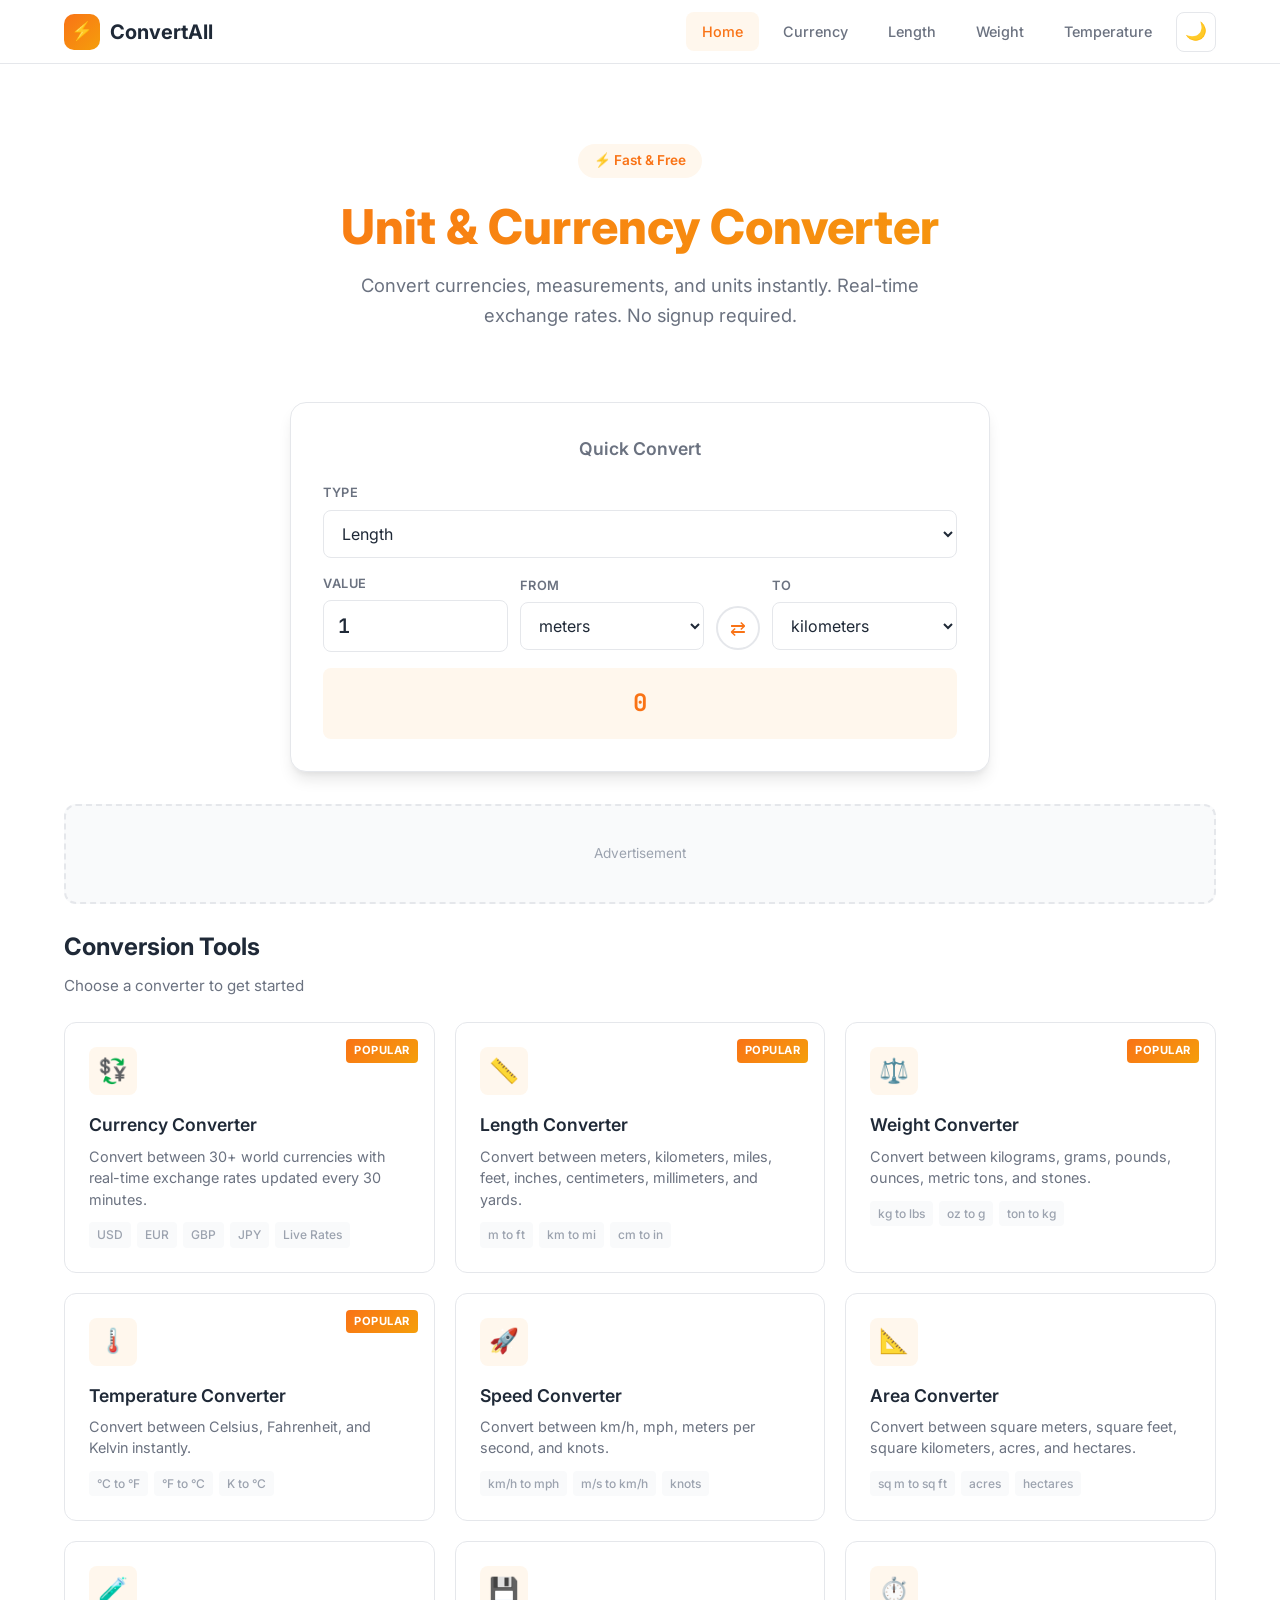
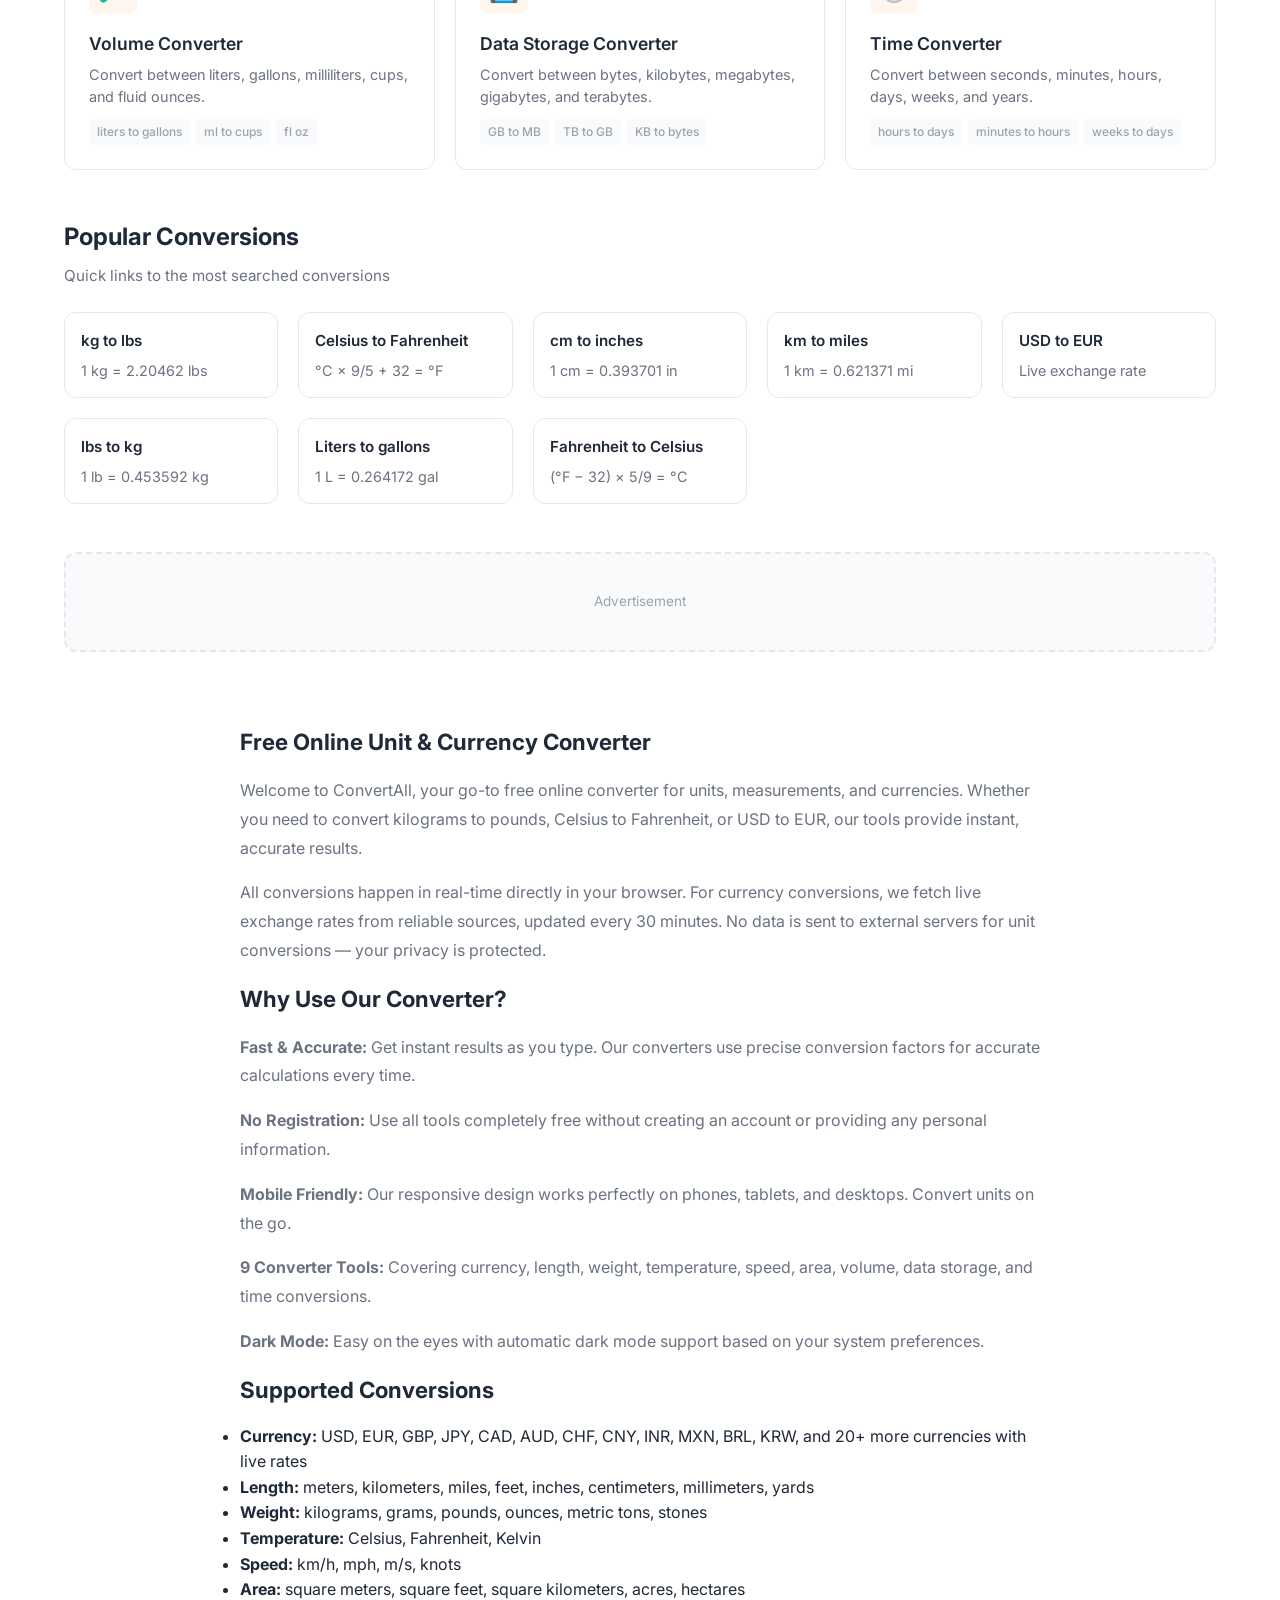
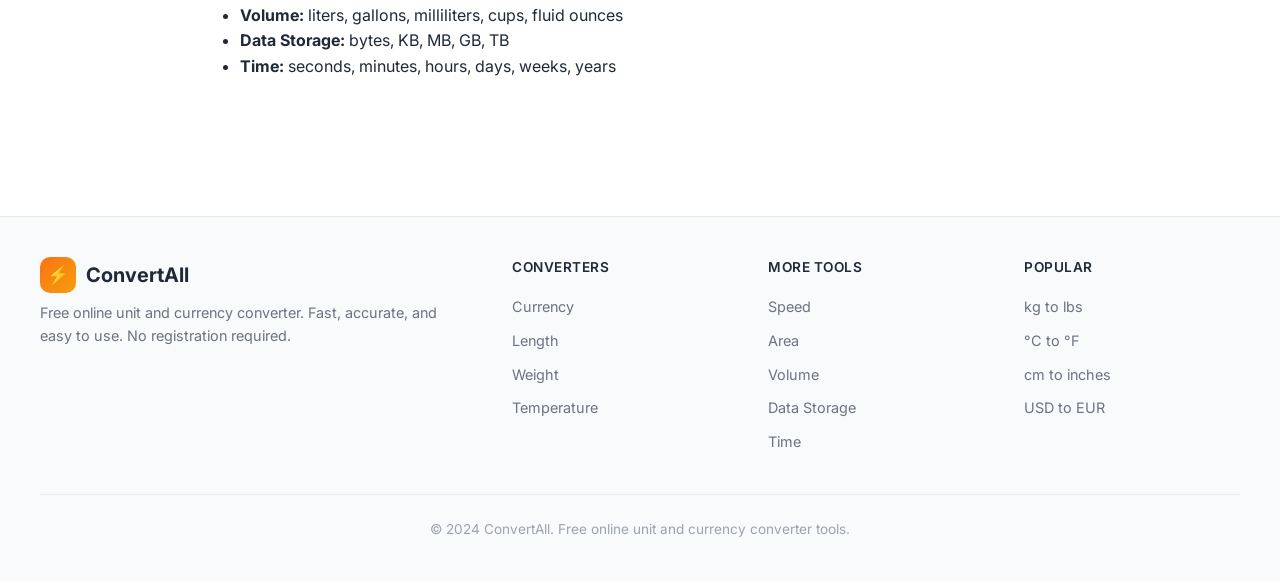
==== index.html @ 2b14c9a7 "feat: unit-converter — initial release" ====
<!DOCTYPE html>
<html lang="en">
<head>
  <meta charset="UTF-8">
  <meta name="viewport" content="width=device-width, initial-scale=1.0">
  <title>Unit & Currency Converter - Free Online Conversion Tools</title>
  <meta name="description" content="Free online unit and currency converter. Convert currencies, length, weight, temperature, speed, area, volume, data storage, and time instantly. Real-time exchange rates.">
  <meta name="keywords" content="unit converter, currency converter, kg to lbs, celsius to fahrenheit, online converter, free converter, measurement converter">
  <meta name="author" content="Unit Converter">
  <meta name="robots" content="index, follow">
  <link rel="canonical" href="https://example.com/">

  <!-- Open Graph -->
  <meta property="og:title" content="Unit & Currency Converter - Free Online Tools">
  <meta property="og:description" content="Convert currencies, length, weight, temperature, and more instantly. Free, fast, and accurate.">
  <meta property="og:type" content="website">
  <meta property="og:url" content="https://example.com/">

  <!-- Twitter -->
  <meta name="twitter:card" content="summary_large_image">
  <meta name="twitter:title" content="Unit & Currency Converter">
  <meta name="twitter:description" content="Free online unit and currency converter with real-time exchange rates.">

  <link rel="icon" href="favicon.svg" type="image/svg+xml">
  <link rel="stylesheet" href="css/style.css">
  <link rel="preconnect" href="https://fonts.googleapis.com">
  <link rel="preconnect" href="https://fonts.gstatic.com" crossorigin>
  <link href="https://fonts.googleapis.com/css2?family=Inter:wght@400;500;600;700;800&family=JetBrains+Mono:wght@400;500;600&display=swap" rel="stylesheet">

  <!-- Structured Data -->
  <script type="application/ld+json">
  {
    "@context": "https://schema.org",
    "@type": "WebApplication",
    "name": "Unit & Currency Converter",
    "url": "https://example.com/",
    "description": "Free online unit and currency converter with real-time exchange rates.",
    "applicationCategory": "UtilityApplication",
    "operatingSystem": "All",
    "offers": {
      "@type": "Offer",
      "price": "0",
      "priceCurrency": "USD"
    }
  }
  </script>
</head>
<body data-page="home">

  <!-- Header -->
  <header class="header">
    <div class="header-inner">
      <a href="index.html" class="logo">
        <span class="logo-icon">⚡</span>
        <span>ConvertAll</span>
      </a>
      <button class="menu-toggle" aria-label="Toggle menu" aria-expanded="false">☰</button>
      <nav class="nav">
        <a href="index.html" class="nav-link active">Home</a>
        <a href="tools/currency.html" class="nav-link">Currency</a>
        <a href="tools/length.html" class="nav-link">Length</a>
        <a href="tools/weight.html" class="nav-link">Weight</a>
        <a href="tools/temperature.html" class="nav-link">Temperature</a>
        <button class="theme-toggle" aria-label="Toggle dark mode">🌙</button>
      </nav>
    </div>
  </header>

  <!-- Main Content -->
  <main class="main">

    <!-- Hero -->
    <section class="hero fade-in">
      <div class="hero-badge">⚡ Fast & Free</div>
      <h1>Unit & Currency Converter</h1>
      <p>Convert currencies, measurements, and units instantly. Real-time exchange rates. No signup required.</p>
    </section>

    <!-- Quick Converter -->
    <section class="quick-converter fade-in">
      <h2>Quick Convert</h2>
      <div class="quick-row">
        <div class="quick-input-group">
          <label for="quick-type">Type</label>
          <select id="quick-type">
            <option value="length">Length</option>
            <option value="weight">Weight</option>
            <option value="temperature">Temperature</option>
          </select>
        </div>
      </div>
      <div class="quick-row">
        <div class="quick-input-group">
          <label for="quick-input">Value</label>
          <input type="number" id="quick-input" placeholder="Enter value" value="1">
        </div>
        <div class="quick-input-group">
          <label for="quick-from">From</label>
          <select id="quick-from"></select>
        </div>
        <button id="quick-swap" class="swap-btn" aria-label="Swap units">⇄</button>
        <div class="quick-input-group">
          <label for="quick-to">To</label>
          <select id="quick-to"></select>
        </div>
      </div>
      <div class="quick-result" id="quick-result">
        <span class="result-value">0</span>
      </div>
    </section>

    <!-- Ad Placeholder Top -->
    <div class="ad-placeholder ad-placeholder-top">
      <!-- AdSense Ad Placeholder - 728x90 -->
      <span>Advertisement</span>
    </div>

    <!-- All Converters -->
    <section class="fade-in">
      <h2 class="section-title">Conversion Tools</h2>
      <p class="section-subtitle">Choose a converter to get started</p>

      <div class="tools-grid">

        <!-- Currency -->
        <a href="tools/currency.html" class="tool-card">
          <span class="popular-badge">Popular</span>
          <div class="tool-card-icon">💱</div>
          <h3>Currency Converter</h3>
          <p>Convert between 30+ world currencies with real-time exchange rates updated every 30 minutes.</p>
          <div class="tool-card-tags">
            <span class="tool-card-tag">USD</span>
            <span class="tool-card-tag">EUR</span>
            <span class="tool-card-tag">GBP</span>
            <span class="tool-card-tag">JPY</span>
            <span class="tool-card-tag">Live Rates</span>
          </div>
        </a>

        <!-- Length -->
        <a href="tools/length.html" class="tool-card">
          <span class="popular-badge">Popular</span>
          <div class="tool-card-icon">📏</div>
          <h3>Length Converter</h3>
          <p>Convert between meters, kilometers, miles, feet, inches, centimeters, millimeters, and yards.</p>
          <div class="tool-card-tags">
            <span class="tool-card-tag">m to ft</span>
            <span class="tool-card-tag">km to mi</span>
            <span class="tool-card-tag">cm to in</span>
          </div>
        </a>

        <!-- Weight -->
        <a href="tools/weight.html" class="tool-card">
          <span class="popular-badge">Popular</span>
          <div class="tool-card-icon">⚖️</div>
          <h3>Weight Converter</h3>
          <p>Convert between kilograms, grams, pounds, ounces, metric tons, and stones.</p>
          <div class="tool-card-tags">
            <span class="tool-card-tag">kg to lbs</span>
            <span class="tool-card-tag">oz to g</span>
            <span class="tool-card-tag">ton to kg</span>
          </div>
        </a>

        <!-- Temperature -->
        <a href="tools/temperature.html" class="tool-card">
          <span class="popular-badge">Popular</span>
          <div class="tool-card-icon">🌡️</div>
          <h3>Temperature Converter</h3>
          <p>Convert between Celsius, Fahrenheit, and Kelvin instantly.</p>
          <div class="tool-card-tags">
            <span class="tool-card-tag">°C to °F</span>
            <span class="tool-card-tag">°F to °C</span>
            <span class="tool-card-tag">K to °C</span>
          </div>
        </a>

        <!-- Speed -->
        <a href="tools/speed.html" class="tool-card">
          <div class="tool-card-icon">🚀</div>
          <h3>Speed Converter</h3>
          <p>Convert between km/h, mph, meters per second, and knots.</p>
          <div class="tool-card-tags">
            <span class="tool-card-tag">km/h to mph</span>
            <span class="tool-card-tag">m/s to km/h</span>
            <span class="tool-card-tag">knots</span>
          </div>
        </a>

        <!-- Area -->
        <a href="tools/area.html" class="tool-card">
          <div class="tool-card-icon">📐</div>
          <h3>Area Converter</h3>
          <p>Convert between square meters, square feet, square kilometers, acres, and hectares.</p>
          <div class="tool-card-tags">
            <span class="tool-card-tag">sq m to sq ft</span>
            <span class="tool-card-tag">acres</span>
            <span class="tool-card-tag">hectares</span>
          </div>
        </a>

        <!-- Volume -->
        <a href="tools/volume.html" class="tool-card">
          <div class="tool-card-icon">🧪</div>
          <h3>Volume Converter</h3>
          <p>Convert between liters, gallons, milliliters, cups, and fluid ounces.</p>
          <div class="tool-card-tags">
            <span class="tool-card-tag">liters to gallons</span>
            <span class="tool-card-tag">ml to cups</span>
            <span class="tool-card-tag">fl oz</span>
          </div>
        </a>

        <!-- Data Storage -->
        <a href="tools/data.html" class="tool-card">
          <div class="tool-card-icon">💾</div>
          <h3>Data Storage Converter</h3>
          <p>Convert between bytes, kilobytes, megabytes, gigabytes, and terabytes.</p>
          <div class="tool-card-tags">
            <span class="tool-card-tag">GB to MB</span>
            <span class="tool-card-tag">TB to GB</span>
            <span class="tool-card-tag">KB to bytes</span>
          </div>
        </a>

        <!-- Time -->
        <a href="tools/time.html" class="tool-card">
          <div class="tool-card-icon">⏱️</div>
          <h3>Time Converter</h3>
          <p>Convert between seconds, minutes, hours, days, weeks, and years.</p>
          <div class="tool-card-tags">
            <span class="tool-card-tag">hours to days</span>
            <span class="tool-card-tag">minutes to hours</span>
            <span class="tool-card-tag">weeks to days</span>
          </div>
        </a>

      </div>
    </section>

    <!-- Popular Conversions Section -->
    <section class="fade-in">
      <h2 class="section-title">Popular Conversions</h2>
      <p class="section-subtitle">Quick links to the most searched conversions</p>

      <div class="tools-grid" style="grid-template-columns: repeat(auto-fill, minmax(200px, 1fr));">
        <a href="tools/weight.html?from=kg&to=lb" class="tool-card" style="padding:16px;">
          <h3 style="font-size:0.95rem;">kg to lbs</h3>
          <p style="margin:0;">1 kg = 2.20462 lbs</p>
        </a>
        <a href="tools/temperature.html?from=C&to=F" class="tool-card" style="padding:16px;">
          <h3 style="font-size:0.95rem;">Celsius to Fahrenheit</h3>
          <p style="margin:0;">°C × 9/5 + 32 = °F</p>
        </a>
        <a href="tools/length.html?from=cm&to=in" class="tool-card" style="padding:16px;">
          <h3 style="font-size:0.95rem;">cm to inches</h3>
          <p style="margin:0;">1 cm = 0.393701 in</p>
        </a>
        <a href="tools/length.html?from=km&to=mi" class="tool-card" style="padding:16px;">
          <h3 style="font-size:0.95rem;">km to miles</h3>
          <p style="margin:0;">1 km = 0.621371 mi</p>
        </a>
        <a href="tools/currency.html" class="tool-card" style="padding:16px;">
          <h3 style="font-size:0.95rem;">USD to EUR</h3>
          <p style="margin:0;">Live exchange rate</p>
        </a>
        <a href="tools/weight.html?from=lb&to=kg" class="tool-card" style="padding:16px;">
          <h3 style="font-size:0.95rem;">lbs to kg</h3>
          <p style="margin:0;">1 lb = 0.453592 kg</p>
        </a>
        <a href="tools/volume.html?from=liters&to=gallons" class="tool-card" style="padding:16px;">
          <h3 style="font-size:0.95rem;">Liters to gallons</h3>
          <p style="margin:0;">1 L = 0.264172 gal</p>
        </a>
        <a href="tools/temperature.html?from=F&to=C" class="tool-card" style="padding:16px;">
          <h3 style="font-size:0.95rem;">Fahrenheit to Celsius</h3>
          <p style="margin:0;">(°F − 32) × 5/9 = °C</p>
        </a>
      </div>
    </section>

    <!-- Ad Placeholder Bottom -->
    <div class="ad-placeholder ad-placeholder-bottom">
      <!-- AdSense Ad Placeholder - 728x90 -->
      <span>Advertisement</span>
    </div>

    <!-- SEO Content -->
    <section class="seo-content fade-in">
      <h2>Free Online Unit & Currency Converter</h2>
      <p>Welcome to ConvertAll, your go-to free online converter for units, measurements, and currencies. Whether you need to convert kilograms to pounds, Celsius to Fahrenheit, or USD to EUR, our tools provide instant, accurate results.</p>
      <p>All conversions happen in real-time directly in your browser. For currency conversions, we fetch live exchange rates from reliable sources, updated every 30 minutes. No data is sent to external servers for unit conversions — your privacy is protected.</p>

      <h2>Why Use Our Converter?</h2>
      <p><strong>Fast & Accurate:</strong> Get instant results as you type. Our converters use precise conversion factors for accurate calculations every time.</p>
      <p><strong>No Registration:</strong> Use all tools completely free without creating an account or providing any personal information.</p>
      <p><strong>Mobile Friendly:</strong> Our responsive design works perfectly on phones, tablets, and desktops. Convert units on the go.</p>
      <p><strong>9 Converter Tools:</strong> Covering currency, length, weight, temperature, speed, area, volume, data storage, and time conversions.</p>
      <p><strong>Dark Mode:</strong> Easy on the eyes with automatic dark mode support based on your system preferences.</p>

      <h2>Supported Conversions</h2>
      <ul>
        <li><strong>Currency:</strong> USD, EUR, GBP, JPY, CAD, AUD, CHF, CNY, INR, MXN, BRL, KRW, and 20+ more currencies with live rates</li>
        <li><strong>Length:</strong> meters, kilometers, miles, feet, inches, centimeters, millimeters, yards</li>
        <li><strong>Weight:</strong> kilograms, grams, pounds, ounces, metric tons, stones</li>
        <li><strong>Temperature:</strong> Celsius, Fahrenheit, Kelvin</li>
        <li><strong>Speed:</strong> km/h, mph, m/s, knots</li>
        <li><strong>Area:</strong> square meters, square feet, square kilometers, acres, hectares</li>
        <li><strong>Volume:</strong> liters, gallons, milliliters, cups, fluid ounces</li>
        <li><strong>Data Storage:</strong> bytes, KB, MB, GB, TB</li>
        <li><strong>Time:</strong> seconds, minutes, hours, days, weeks, years</li>
      </ul>
    </section>

  </main>

  <!-- Footer -->
  <footer class="footer">
    <div class="footer-inner">
      <div class="footer-brand">
        <a href="index.html" class="logo">
          <span class="logo-icon">⚡</span>
          <span>ConvertAll</span>
        </a>
        <p>Free online unit and currency converter. Fast, accurate, and easy to use. No registration required.</p>
      </div>
      <div>
        <h4>Converters</h4>
        <ul class="footer-links">
          <li><a href="tools/currency.html">Currency</a></li>
          <li><a href="tools/length.html">Length</a></li>
          <li><a href="tools/weight.html">Weight</a></li>
          <li><a href="tools/temperature.html">Temperature</a></li>
        </ul>
      </div>
      <div>
        <h4>More Tools</h4>
        <ul class="footer-links">
          <li><a href="tools/speed.html">Speed</a></li>
          <li><a href="tools/area.html">Area</a></li>
          <li><a href="tools/volume.html">Volume</a></li>
          <li><a href="tools/data.html">Data Storage</a></li>
          <li><a href="tools/time.html">Time</a></li>
        </ul>
      </div>
      <div>
        <h4>Popular</h4>
        <ul class="footer-links">
          <li><a href="tools/weight.html?from=kg&to=lb">kg to lbs</a></li>
          <li><a href="tools/temperature.html?from=C&to=F">°C to °F</a></li>
          <li><a href="tools/length.html?from=cm&to=in">cm to inches</a></li>
          <li><a href="tools/currency.html">USD to EUR</a></li>
        </ul>
      </div>
    </div>
    <div class="footer-bottom">
      <p>&copy; 2024 ConvertAll. Free online unit and currency converter tools.</p>
    </div>
  </footer>

  <script src="js/common.js"></script>

  <!-- URL Parameter Handler for Quick Converter deep links -->
  <script>
    document.addEventListener('DOMContentLoaded', function() {
      const params = new URLSearchParams(window.location.search);
      const type = params.get('type');
      if (type && document.getElementById('quick-type')) {
        document.getElementById('quick-type').value = type;
        document.getElementById('quick-type').dispatchEvent(new Event('change'));
      }
    });
  </script>
</body>
</html>
---- css/style.css ----
/* ============================================
   Unit & Currency Converter - Styles
   ============================================ */

/* CSS Variables */
:root {
  --primary: #f97316;
  --primary-dark: #ea580c;
  --primary-light: #fb923c;
  --primary-bg: #fff7ed;
  --secondary: #f59e0b;
  --secondary-dark: #d97706;
  --bg: #ffffff;
  --bg-secondary: #f9fafb;
  --bg-card: #ffffff;
  --text: #1f2937;
  --text-secondary: #6b7280;
  --text-muted: #9ca3af;
  --border: #e5e7eb;
  --border-focus: #f97316;
  --shadow: 0 1px 3px rgba(0,0,0,0.1), 0 1px 2px rgba(0,0,0,0.06);
  --shadow-lg: 0 10px 15px -3px rgba(0,0,0,0.1), 0 4px 6px -2px rgba(0,0,0,0.05);
  --shadow-xl: 0 20px 25px -5px rgba(0,0,0,0.1), 0 10px 10px -5px rgba(0,0,0,0.04);
  --radius: 12px;
  --radius-sm: 8px;
  --radius-lg: 16px;
  --transition: 0.2s ease;
  --font: 'Inter', -apple-system, BlinkMacSystemFont, 'Segoe UI', Roboto, sans-serif;
  --font-mono: 'JetBrains Mono', 'Fira Code', monospace;
  --header-height: 64px;
  --max-width: 1200px;
}

/* Dark Mode Variables */
[data-theme="dark"] {
  --primary: #fb923c;
  --primary-dark: #f97316;
  --primary-light: #fdba74;
  --primary-bg: #1c1917;
  --bg: #0f0f0f;
  --bg-secondary: #1a1a1a;
  --bg-card: #1e1e1e;
  --text: #f3f4f6;
  --text-secondary: #9ca3af;
  --text-muted: #6b7280;
  --border: #2d2d2d;
  --border-focus: #fb923c;
  --shadow: 0 1px 3px rgba(0,0,0,0.3), 0 1px 2px rgba(0,0,0,0.2);
  --shadow-lg: 0 10px 15px -3px rgba(0,0,0,0.3), 0 4px 6px -2px rgba(0,0,0,0.2);
  --shadow-xl: 0 20px 25px -5px rgba(0,0,0,0.3), 0 10px 10px -5px rgba(0,0,0,0.2);
}

/* Reset */
*, *::before, *::after {
  box-sizing: border-box;
  margin: 0;
  padding: 0;
}

html {
  scroll-behavior: smooth;
  -webkit-text-size-adjust: 100%;
}

body {
  font-family: var(--font);
  background: var(--bg);
  color: var(--text);
  line-height: 1.6;
  min-height: 100vh;
  transition: background var(--transition), color var(--transition);
}

a {
  color: var(--primary);
  text-decoration: none;
  transition: color var(--transition);
}

a:hover {
  color: var(--primary-dark);
}

img {
  max-width: 100%;
  height: auto;
}

/* ============================================
   Header & Navigation
   ============================================ */
.header {
  position: sticky;
  top: 0;
  z-index: 100;
  background: var(--bg);
  border-bottom: 1px solid var(--border);
  backdrop-filter: blur(12px);
  -webkit-backdrop-filter: blur(12px);
  height: var(--header-height);
  transition: background var(--transition), border var(--transition);
}

.header-inner {
  max-width: var(--max-width);
  margin: 0 auto;
  padding: 0 24px;
  display: flex;
  align-items: center;
  justify-content: space-between;
  height: 100%;
}

.logo {
  display: flex;
  align-items: center;
  gap: 10px;
  font-size: 1.25rem;
  font-weight: 700;
  color: var(--text);
  text-decoration: none;
}

.logo:hover {
  color: var(--text);
}

.logo-icon {
  width: 36px;
  height: 36px;
  background: linear-gradient(135deg, var(--primary), var(--secondary));
  border-radius: 10px;
  display: flex;
  align-items: center;
  justify-content: center;
  font-size: 1.1rem;
  color: white;
}

.nav {
  display: flex;
  align-items: center;
  gap: 8px;
}

.nav-link {
  padding: 8px 16px;
  border-radius: var(--radius-sm);
  color: var(--text-secondary);
  font-size: 0.9rem;
  font-weight: 500;
  transition: all var(--transition);
}

.nav-link:hover {
  color: var(--primary);
  background: var(--primary-bg);
}

.nav-link.active {
  color: var(--primary);
  background: var(--primary-bg);
}

/* Mobile Menu Toggle */
.menu-toggle {
  display: none;
  background: none;
  border: none;
  color: var(--text);
  font-size: 1.5rem;
  cursor: pointer;
  padding: 4px;
}

/* Theme Toggle */
.theme-toggle {
  background: none;
  border: 1px solid var(--border);
  color: var(--text-secondary);
  width: 40px;
  height: 40px;
  border-radius: var(--radius-sm);
  cursor: pointer;
  display: flex;
  align-items: center;
  justify-content: center;
  font-size: 1.1rem;
  transition: all var(--transition);
}

.theme-toggle:hover {
  border-color: var(--primary);
  color: var(--primary);
  background: var(--primary-bg);
}

/* ============================================
   Main Content
   ============================================ */
.main {
  max-width: var(--max-width);
  margin: 0 auto;
  padding: 32px 24px;
  min-height: calc(100vh - var(--header-height) - 200px);
}

/* ============================================
   Hero Section (Homepage)
   ============================================ */
.hero {
  text-align: center;
  padding: 48px 0 40px;
}

.hero-badge {
  display: inline-flex;
  align-items: center;
  gap: 6px;
  background: var(--primary-bg);
  color: var(--primary);
  padding: 6px 16px;
  border-radius: 20px;
  font-size: 0.85rem;
  font-weight: 600;
  margin-bottom: 20px;
}

.hero h1 {
  font-size: clamp(2rem, 5vw, 3rem);
  font-weight: 800;
  line-height: 1.2;
  margin-bottom: 16px;
  background: linear-gradient(135deg, var(--primary), var(--secondary));
  -webkit-background-clip: text;
  -webkit-text-fill-color: transparent;
  background-clip: text;
}

.hero p {
  font-size: 1.15rem;
  color: var(--text-secondary);
  max-width: 600px;
  margin: 0 auto;
}

/* ============================================
   Quick Converter (Homepage)
   ============================================ */
.quick-converter {
  background: var(--bg-card);
  border: 1px solid var(--border);
  border-radius: var(--radius-lg);
  padding: 32px;
  margin: 32px auto;
  max-width: 700px;
  box-shadow: var(--shadow-lg);
}

.quick-converter h2 {
  font-size: 1.1rem;
  font-weight: 600;
  margin-bottom: 20px;
  text-align: center;
  color: var(--text-secondary);
}

.quick-row {
  display: flex;
  align-items: center;
  gap: 12px;
  margin-bottom: 16px;
}

.quick-input-group {
  flex: 1;
  display: flex;
  flex-direction: column;
  gap: 6px;
}

.quick-input-group label {
  font-size: 0.8rem;
  font-weight: 600;
  color: var(--text-secondary);
  text-transform: uppercase;
  letter-spacing: 0.5px;
}

.quick-input-group input,
.quick-input-group select {
  width: 100%;
  padding: 12px 14px;
  border: 1px solid var(--border);
  border-radius: var(--radius-sm);
  background: var(--bg);
  color: var(--text);
  font-size: 1rem;
  font-family: var(--font);
  transition: border-color var(--transition), box-shadow var(--transition);
}

.quick-input-group input:focus,
.quick-input-group select:focus {
  outline: none;
  border-color: var(--border-focus);
  box-shadow: 0 0 0 3px rgba(249, 115, 22, 0.15);
}

.quick-input-group input {
  font-size: 1.25rem;
  font-weight: 600;
  font-family: var(--font-mono);
}

.swap-btn {
  flex-shrink: 0;
  width: 44px;
  height: 44px;
  border-radius: 50%;
  border: 2px solid var(--border);
  background: var(--bg);
  color: var(--primary);
  font-size: 1.2rem;
  cursor: pointer;
  display: flex;
  align-items: center;
  justify-content: center;
  transition: all var(--transition);
  align-self: flex-end;
  margin-bottom: 2px;
}

.swap-btn:hover {
  background: var(--primary);
  color: white;
  border-color: var(--primary);
  transform: rotate(180deg);
}

.quick-result {
  text-align: center;
  padding: 16px;
  background: var(--primary-bg);
  border-radius: var(--radius-sm);
  font-size: 1rem;
  color: var(--text-secondary);
  margin-top: 8px;
}

.quick-result .result-value {
  font-size: 1.5rem;
  font-weight: 700;
  color: var(--primary);
  font-family: var(--font-mono);
}

/* ============================================
   Tool Cards Grid
   ============================================ */
.section-title {
  font-size: 1.5rem;
  font-weight: 700;
  margin-bottom: 8px;
}

.section-subtitle {
  color: var(--text-secondary);
  margin-bottom: 24px;
  font-size: 0.95rem;
}

.tools-grid {
  display: grid;
  grid-template-columns: repeat(auto-fill, minmax(280px, 1fr));
  gap: 20px;
  margin-bottom: 48px;
}

.tool-card {
  background: var(--bg-card);
  border: 1px solid var(--border);
  border-radius: var(--radius);
  padding: 24px;
  transition: all var(--transition);
  text-decoration: none;
  color: var(--text);
  display: block;
  position: relative;
  overflow: hidden;
}

.tool-card::before {
  content: '';
  position: absolute;
  top: 0;
  left: 0;
  right: 0;
  height: 3px;
  background: linear-gradient(90deg, var(--primary), var(--secondary));
  transform: scaleX(0);
  transform-origin: left;
  transition: transform 0.3s ease;
}

.tool-card:hover {
  border-color: var(--primary);
  box-shadow: var(--shadow-lg);
  transform: translateY(-2px);
  color: var(--text);
}

.tool-card:hover::before {
  transform: scaleX(1);
}

.tool-card-icon {
  width: 48px;
  height: 48px;
  border-radius: var(--radius-sm);
  background: var(--primary-bg);
  display: flex;
  align-items: center;
  justify-content: center;
  font-size: 1.5rem;
  margin-bottom: 16px;
}

.tool-card h3 {
  font-size: 1.1rem;
  font-weight: 600;
  margin-bottom: 6px;
}

.tool-card p {
  font-size: 0.9rem;
  color: var(--text-secondary);
  margin-bottom: 12px;
  line-height: 1.5;
}

.tool-card-tags {
  display: flex;
  flex-wrap: wrap;
  gap: 6px;
}

.tool-card-tag {
  font-size: 0.75rem;
  padding: 3px 8px;
  background: var(--bg-secondary);
  border-radius: 4px;
  color: var(--text-muted);
  font-weight: 500;
}

/* Popular Badge */
.tool-card .popular-badge {
  position: absolute;
  top: 16px;
  right: 16px;
  background: linear-gradient(135deg, var(--primary), var(--secondary));
  color: white;
  font-size: 0.7rem;
  font-weight: 700;
  padding: 3px 8px;
  border-radius: 4px;
  text-transform: uppercase;
  letter-spacing: 0.5px;
}

/* ============================================
   Converter Page Layout
   ============================================ */
.converter-page {
  max-width: 800px;
  margin: 0 auto;
}

.breadcrumb {
  display: flex;
  align-items: center;
  gap: 8px;
  font-size: 0.85rem;
  color: var(--text-muted);
  margin-bottom: 24px;
}

.breadcrumb a {
  color: var(--text-secondary);
}

.breadcrumb a:hover {
  color: var(--primary);
}

.breadcrumb-sep {
  color: var(--text-muted);
}

.converter-header {
  text-align: center;
  margin-bottom: 32px;
}

.converter-header h1 {
  font-size: 2rem;
  font-weight: 800;
  margin-bottom: 8px;
}

.converter-header p {
  color: var(--text-secondary);
  font-size: 1rem;
}

/* ============================================
   Converter Box
   ============================================ */
.converter-box {
  background: var(--bg-card);
  border: 1px solid var(--border);
  border-radius: var(--radius-lg);
  padding: 32px;
  box-shadow: var(--shadow-lg);
  margin-bottom: 32px;
}

.converter-row {
  display: flex;
  align-items: flex-end;
  gap: 16px;
  margin-bottom: 12px;
}

.converter-field {
  flex: 1;
  display: flex;
  flex-direction: column;
  gap: 8px;
}

.converter-field label {
  font-size: 0.8rem;
  font-weight: 600;
  color: var(--text-secondary);
  text-transform: uppercase;
  letter-spacing: 0.5px;
}

.converter-field input {
  width: 100%;
  padding: 14px 16px;
  border: 2px solid var(--border);
  border-radius: var(--radius-sm);
  background: var(--bg);
  color: var(--text);
  font-size: 1.4rem;
  font-weight: 600;
  font-family: var(--font-mono);
  transition: border-color var(--transition), box-shadow var(--transition);
}

.converter-field input:focus {
  outline: none;
  border-color: var(--border-focus);
  box-shadow: 0 0 0 4px rgba(249, 115, 22, 0.12);
}

.converter-field select {
  width: 100%;
  padding: 12px 14px;
  border: 2px solid var(--border);
  border-radius: var(--radius-sm);
  background: var(--bg);
  color: var(--text);
  font-size: 0.95rem;
  font-family: var(--font);
  cursor: pointer;
  transition: border-color var(--transition);
  appearance: none;
  background-image: url("data:image/svg+xml,%3Csvg xmlns='http://www.w3.org/2000/svg' width='12' height='12' fill='%236b7280' viewBox='0 0 16 16'%3E%3Cpath d='M8 11L3 6h10l-5 5z'/%3E%3C/svg%3E");
  background-repeat: no-repeat;
  background-position: right 12px center;
  padding-right: 36px;
}

.converter-field select:focus {
  outline: none;
  border-color: var(--border-focus);
}

.swap-btn-center {
  display: flex;
  justify-content: center;
  margin: 8px 0;
}

.result-display {
  text-align: center;
  padding: 20px;
  background: linear-gradient(135deg, var(--primary-bg), rgba(249,115,22,0.05));
  border-radius: var(--radius);
  border: 1px solid rgba(249,115,22,0.15);
}

.result-display .result-label {
  font-size: 0.8rem;
  color: var(--text-secondary);
  text-transform: uppercase;
  letter-spacing: 0.5px;
  margin-bottom: 4px;
}

.result-display .result-value {
  font-size: 2rem;
  font-weight: 800;
  color: var(--primary);
  font-family: var(--font-mono);
  word-break: break-all;
}

.result-display .result-formula {
  font-size: 0.85rem;
  color: var(--text-muted);
  margin-top: 8px;
}

/* ============================================
   Common Conversions Table
   ============================================ */
.conversion-table-section {
  margin-top: 40px;
}

.conversion-table-section h2 {
  font-size: 1.3rem;
  font-weight: 700;
  margin-bottom: 16px;
}

.conversion-table {
  width: 100%;
  border-collapse: collapse;
  background: var(--bg-card);
  border: 1px solid var(--border);
  border-radius: var(--radius);
  overflow: hidden;
}

.conversion-table th,
.conversion-table td {
  padding: 12px 16px;
  text-align: left;
  border-bottom: 1px solid var(--border);
}

.conversion-table th {
  background: var(--bg-secondary);
  font-size: 0.8rem;
  font-weight: 600;
  text-transform: uppercase;
  letter-spacing: 0.5px;
  color: var(--text-secondary);
}

.conversion-table td {
  font-size: 0.9rem;
  font-family: var(--font-mono);
}

.conversion-table tr:last-child td {
  border-bottom: none;
}

.conversion-table tr:hover td {
  background: var(--primary-bg);
}

/* ============================================
   Ad Placeholders
   ============================================ */
.ad-placeholder {
  background: var(--bg-secondary);
  border: 2px dashed var(--border);
  border-radius: var(--radius);
  padding: 24px;
  text-align: center;
  color: var(--text-muted);
  font-size: 0.85rem;
  margin: 32px 0;
  min-height: 100px;
  display: flex;
  align-items: center;
  justify-content: center;
}

.ad-placeholder-top {
  margin-bottom: 24px;
}

.ad-placeholder-bottom {
  margin-top: 24px;
}

.ad-sidebar {
  position: sticky;
  top: calc(var(--header-height) + 24px);
}

/* ============================================
   Info / SEO Content
   ============================================ */
.info-section {
  margin-top: 40px;
  padding-top: 32px;
  border-top: 1px solid var(--border);
}

.info-section h2 {
  font-size: 1.3rem;
  font-weight: 700;
  margin-bottom: 16px;
}

.info-section h3 {
  font-size: 1.1rem;
  font-weight: 600;
  margin: 20px 0 8px;
}

.info-section p {
  color: var(--text-secondary);
  margin-bottom: 12px;
  line-height: 1.7;
}

.info-section ul,
.info-section ol {
  padding-left: 24px;
  color: var(--text-secondary);
  margin-bottom: 16px;
}

.info-section li {
  margin-bottom: 6px;
  line-height: 1.6;
}

/* ============================================
   Footer
   ============================================ */
.footer {
  background: var(--bg-secondary);
  border-top: 1px solid var(--border);
  padding: 40px 24px;
  margin-top: 64px;
  transition: background var(--transition), border var(--transition);
}

.footer-inner {
  max-width: var(--max-width);
  margin: 0 auto;
  display: grid;
  grid-template-columns: 2fr 1fr 1fr 1fr;
  gap: 40px;
}

.footer-brand p {
  color: var(--text-secondary);
  font-size: 0.9rem;
  margin-top: 8px;
  line-height: 1.6;
}

.footer h4 {
  font-size: 0.85rem;
  font-weight: 600;
  text-transform: uppercase;
  letter-spacing: 0.5px;
  margin-bottom: 16px;
  color: var(--text);
}

.footer-links {
  list-style: none;
}

.footer-links li {
  margin-bottom: 8px;
}

.footer-links a {
  color: var(--text-secondary);
  font-size: 0.9rem;
  transition: color var(--transition);
}

.footer-links a:hover {
  color: var(--primary);
}

.footer-bottom {
  max-width: var(--max-width);
  margin: 32px auto 0;
  padding-top: 24px;
  border-top: 1px solid var(--border);
  text-align: center;
  color: var(--text-muted);
  font-size: 0.85rem;
}

/* ============================================
   Responsive Design
   ============================================ */
@media (max-width: 768px) {
  .menu-toggle {
    display: block;
  }

  .nav {
    display: none;
    position: absolute;
    top: var(--header-height);
    left: 0;
    right: 0;
    background: var(--bg);
    border-bottom: 1px solid var(--border);
    flex-direction: column;
    padding: 16px;
    gap: 4px;
    box-shadow: var(--shadow-lg);
  }

  .nav.active {
    display: flex;
  }

  .nav-link {
    width: 100%;
    padding: 12px 16px;
  }

  .hero h1 {
    font-size: 1.8rem;
  }

  .hero p {
    font-size: 1rem;
  }

  .quick-converter {
    padding: 24px 20px;
  }

  .quick-row {
    flex-direction: column;
    gap: 16px;
  }

  .swap-btn {
    align-self: center;
    transform: rotate(90deg);
  }

  .swap-btn:hover {
    transform: rotate(270deg);
  }

  .converter-row {
    flex-direction: column;
    gap: 16px;
  }

  .converter-box {
    padding: 24px 20px;
  }

  .tools-grid {
    grid-template-columns: 1fr;
  }

  .footer-inner {
    grid-template-columns: 1fr;
    gap: 24px;
  }

  .result-display .result-value {
    font-size: 1.5rem;
  }
}

@media (max-width: 480px) {
  .main {
    padding: 20px 16px;
  }

  .converter-header h1 {
    font-size: 1.5rem;
  }
}

/* ============================================
   Utilities
   ============================================ */
.text-center { text-align: center; }
.mt-1 { margin-top: 8px; }
.mt-2 { margin-top: 16px; }
.mt-3 { margin-top: 24px; }
.mt-4 { margin-top: 32px; }
.mb-1 { margin-bottom: 8px; }
.mb-2 { margin-bottom: 16px; }
.mb-3 { margin-bottom: 24px; }
.mb-4 { margin-bottom: 32px; }

/* Loading skeleton */
.skeleton {
  background: linear-gradient(90deg, var(--bg-secondary) 25%, var(--border) 50%, var(--bg-secondary) 75%);
  background-size: 200% 100%;
  animation: shimmer 1.5s infinite;
  border-radius: 4px;
}

@keyframes shimmer {
  0% { background-position: 200% 0; }
  100% { background-position: -200% 0; }
}

/* Fade in animation */
@keyframes fadeIn {
  from { opacity: 0; transform: translateY(10px); }
  to { opacity: 1; transform: translateY(0); }
}

.fade-in {
  animation: fadeIn 0.4s ease forwards;
}

/* Status indicator */
.status-dot {
  display: inline-block;
  width: 8px;
  height: 8px;
  border-radius: 50%;
  margin-right: 6px;
}

.status-dot.online {
  background: #22c55e;
  box-shadow: 0 0 6px rgba(34, 197, 94, 0.4);
}

.status-dot.offline {
  background: #ef4444;
}

/* SEO content styling */
.seo-content {
  max-width: 800px;
  margin: 0 auto;
  padding: 40px 0;
}

.seo-content h2 {
  font-size: 1.4rem;
  font-weight: 700;
  margin-bottom: 16px;
  color: var(--text);
}

.seo-content p {
  color: var(--text-secondary);
  line-height: 1.8;
  margin-bottom: 16px;
}

/* Print styles */
@media print {
  .header, .footer, .ad-placeholder, .theme-toggle {
    display: none !important;
  }
  body {
    background: white;
    color: black;
  }
}
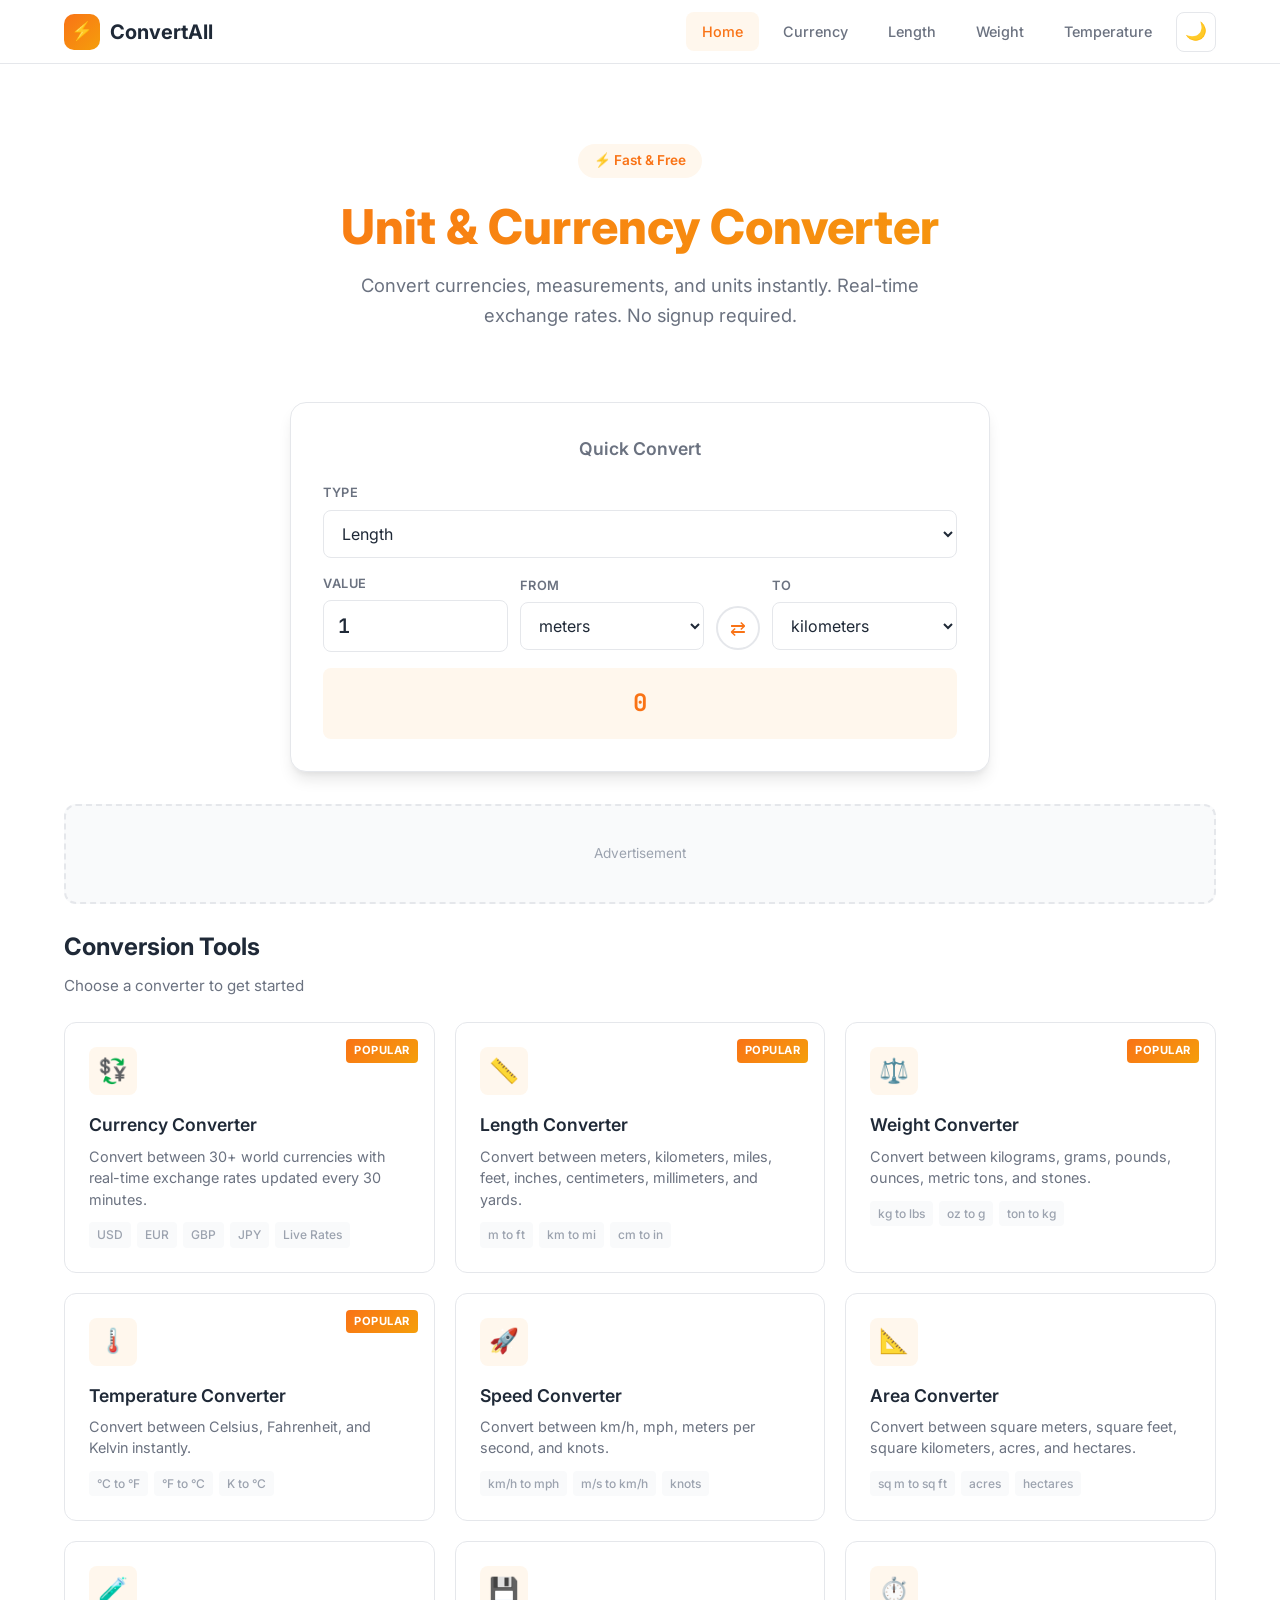
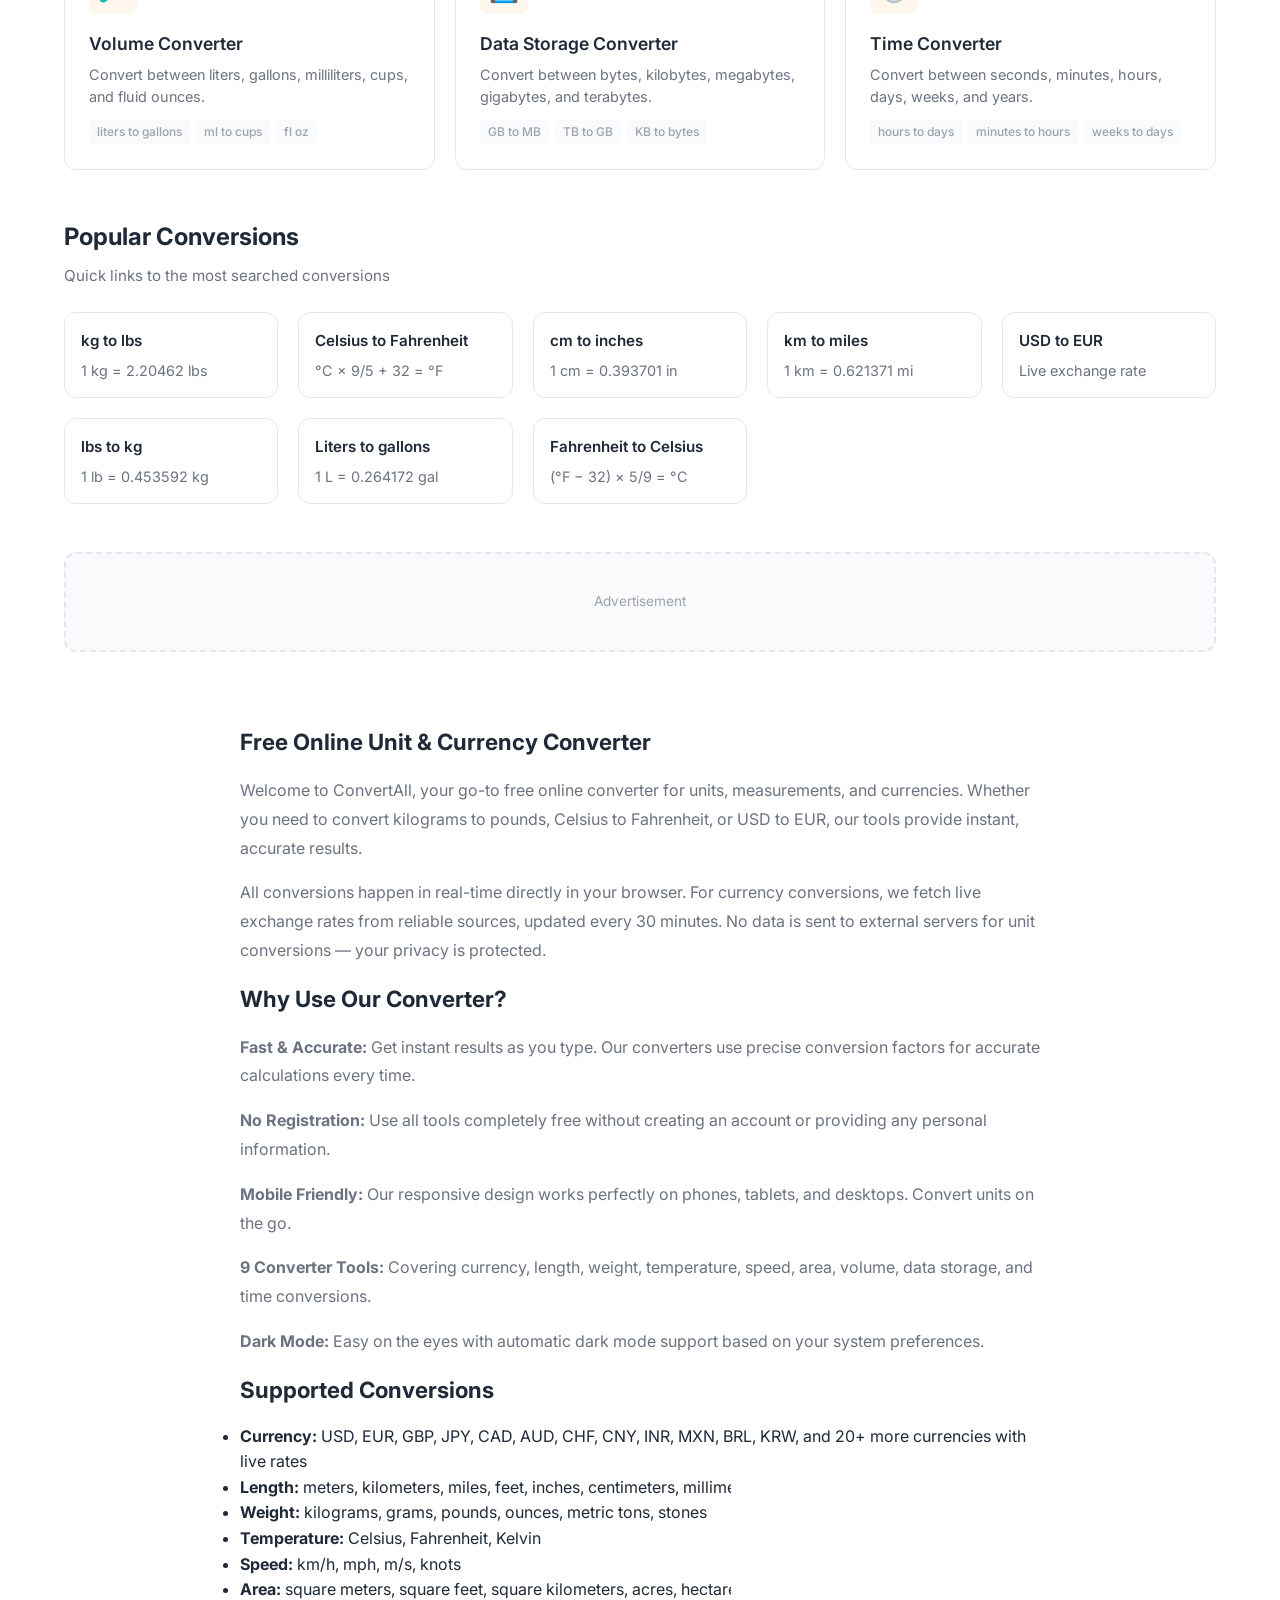
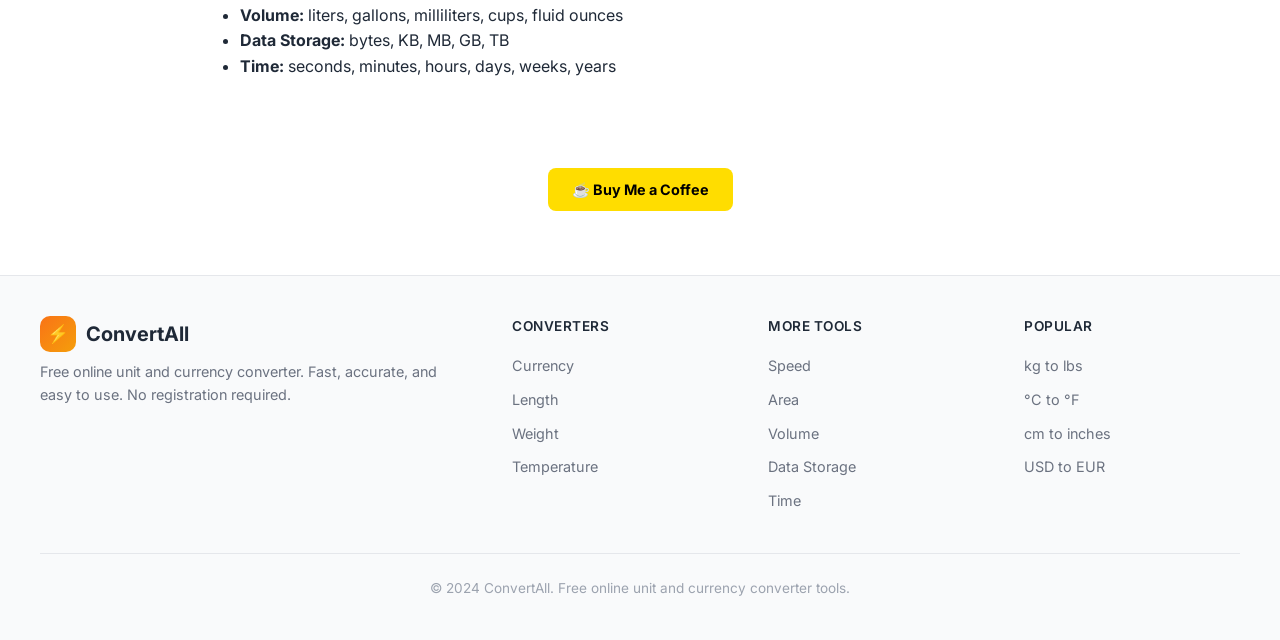
==== commit 388d6ff7: "feat: add monetization - analytics, ads, affiliate links, pricing" ====
--- a/index.html
+++ b/index.html
@@ -372,5 +372,6 @@
       }
     });
   </script>
+  <script src="js/monetize.js"></script>
 </body>
 </html>
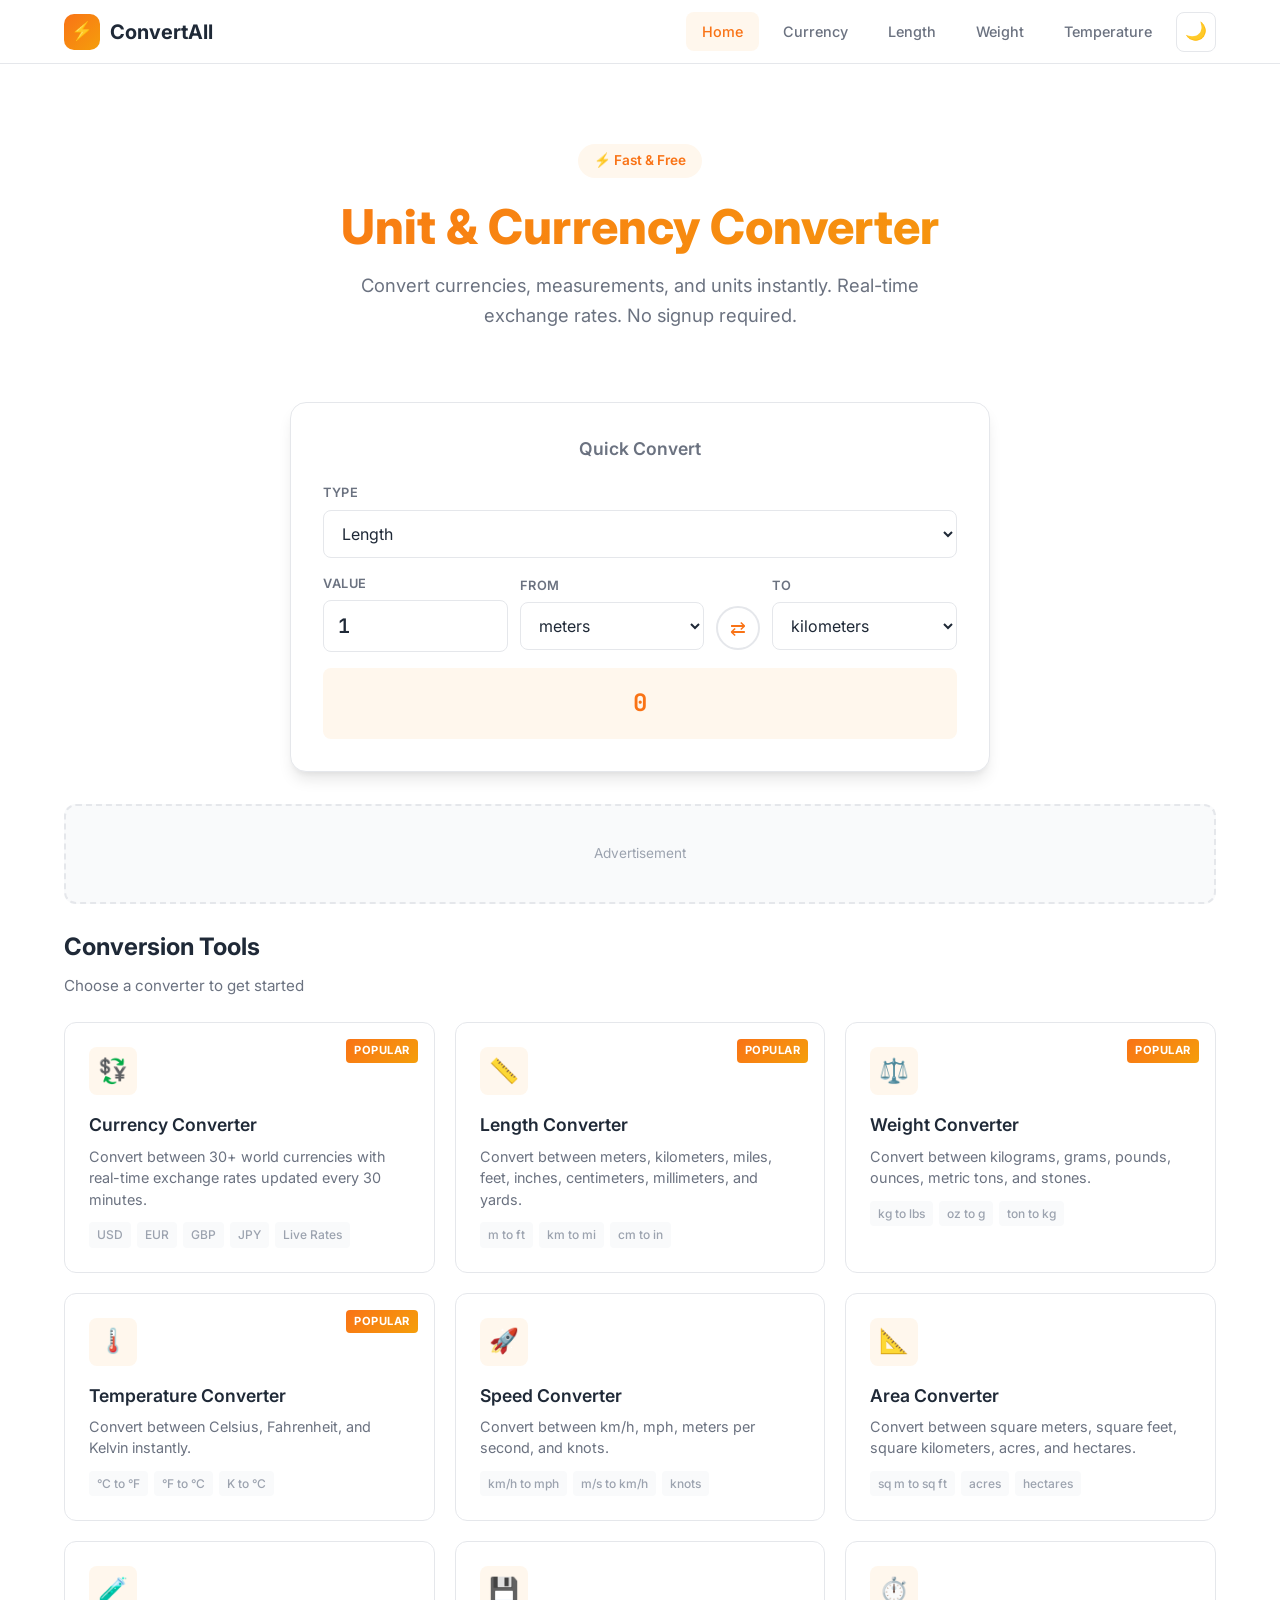
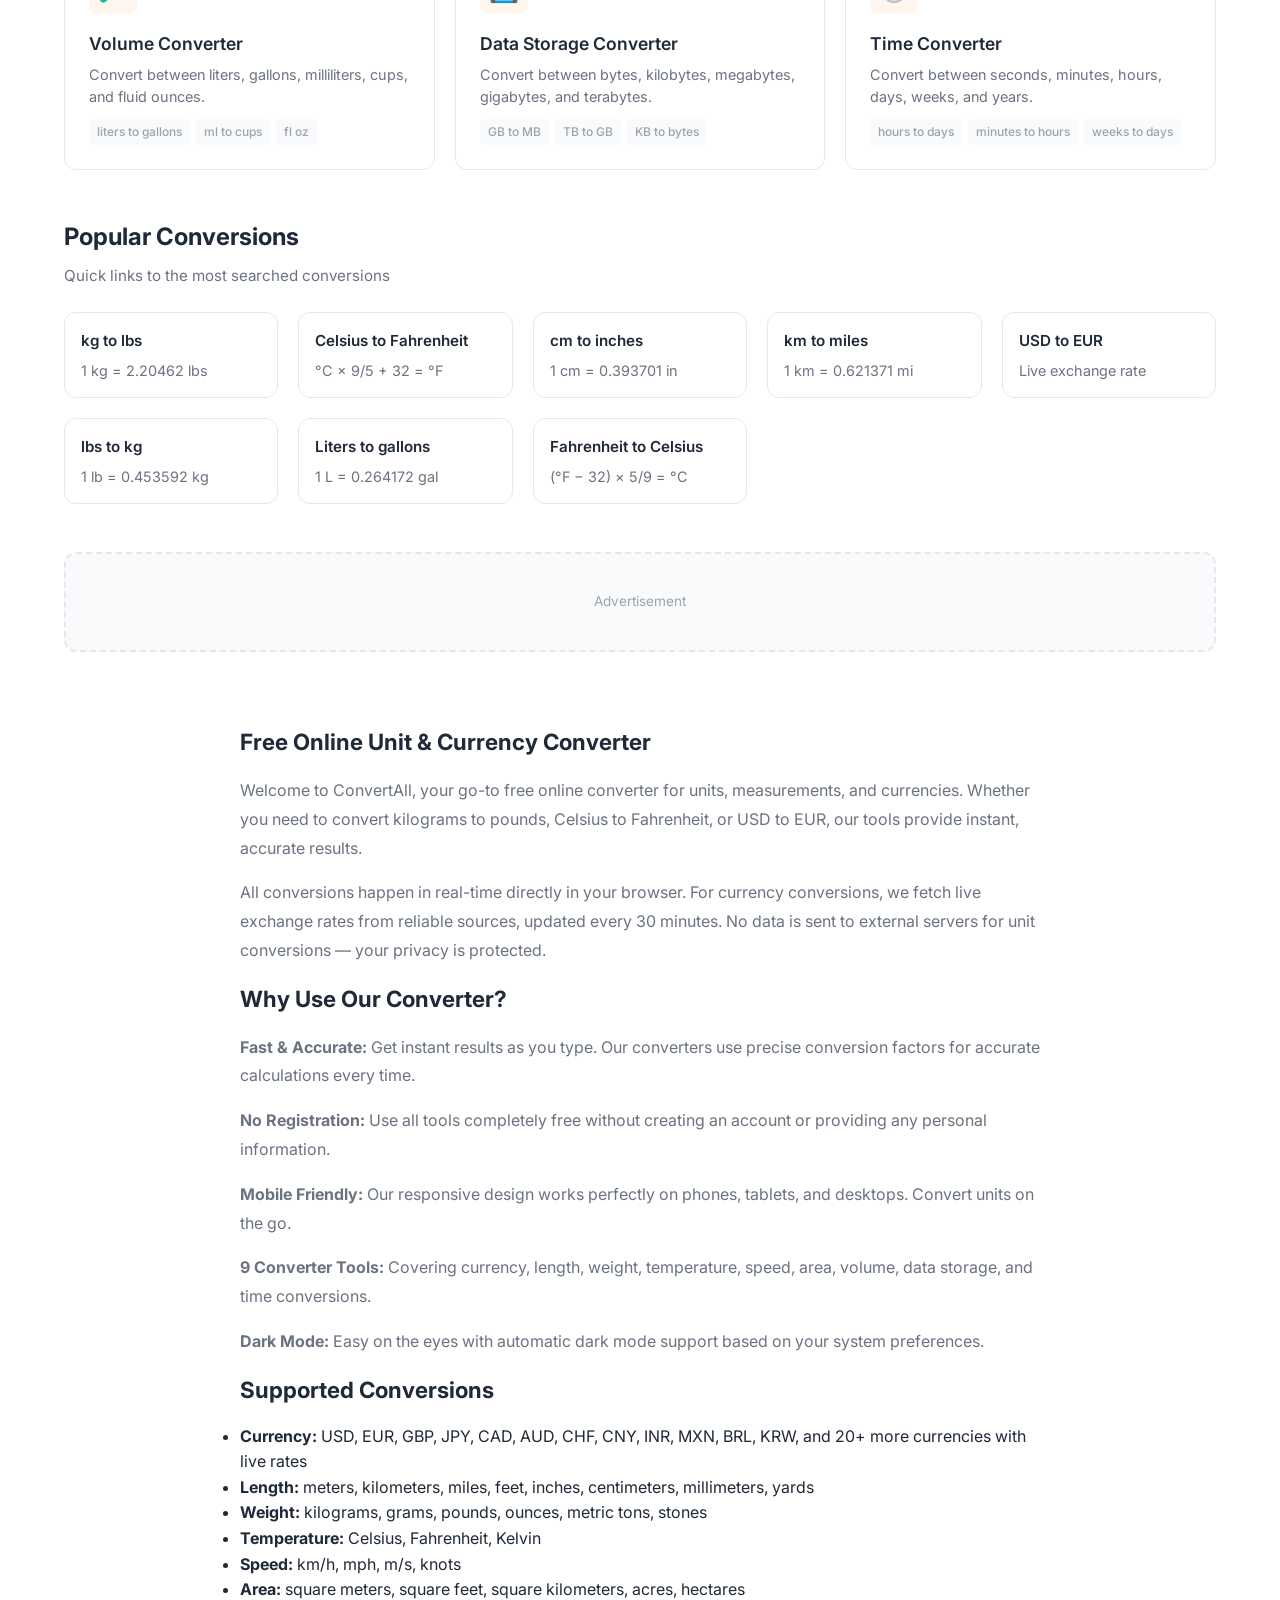
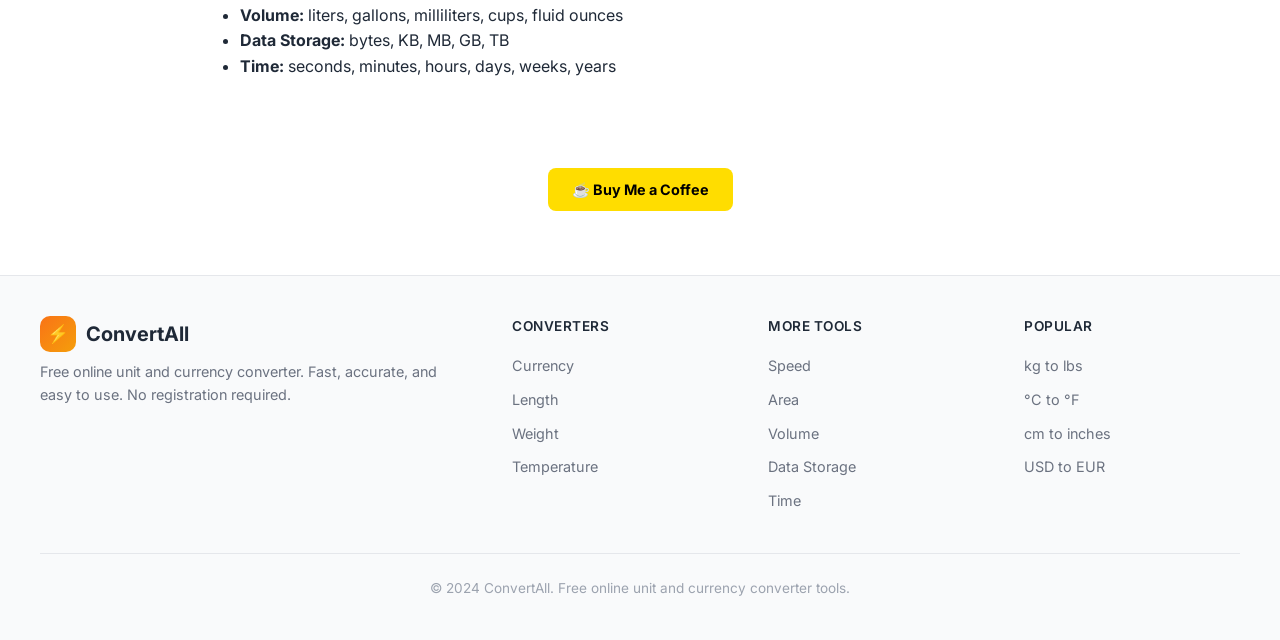
==== commit e0791426: "seo: add Google Search Console verification" ====
--- a/index.html
+++ b/index.html
@@ -44,6 +44,7 @@
     }
   }
   </script>
+  <meta name="google-site-verification" content="ynZStsuz49Lp6J6nA6mU6qFf6oROimIpJEj-OnOoVeA" />
 </head>
 <body data-page="home">
 
